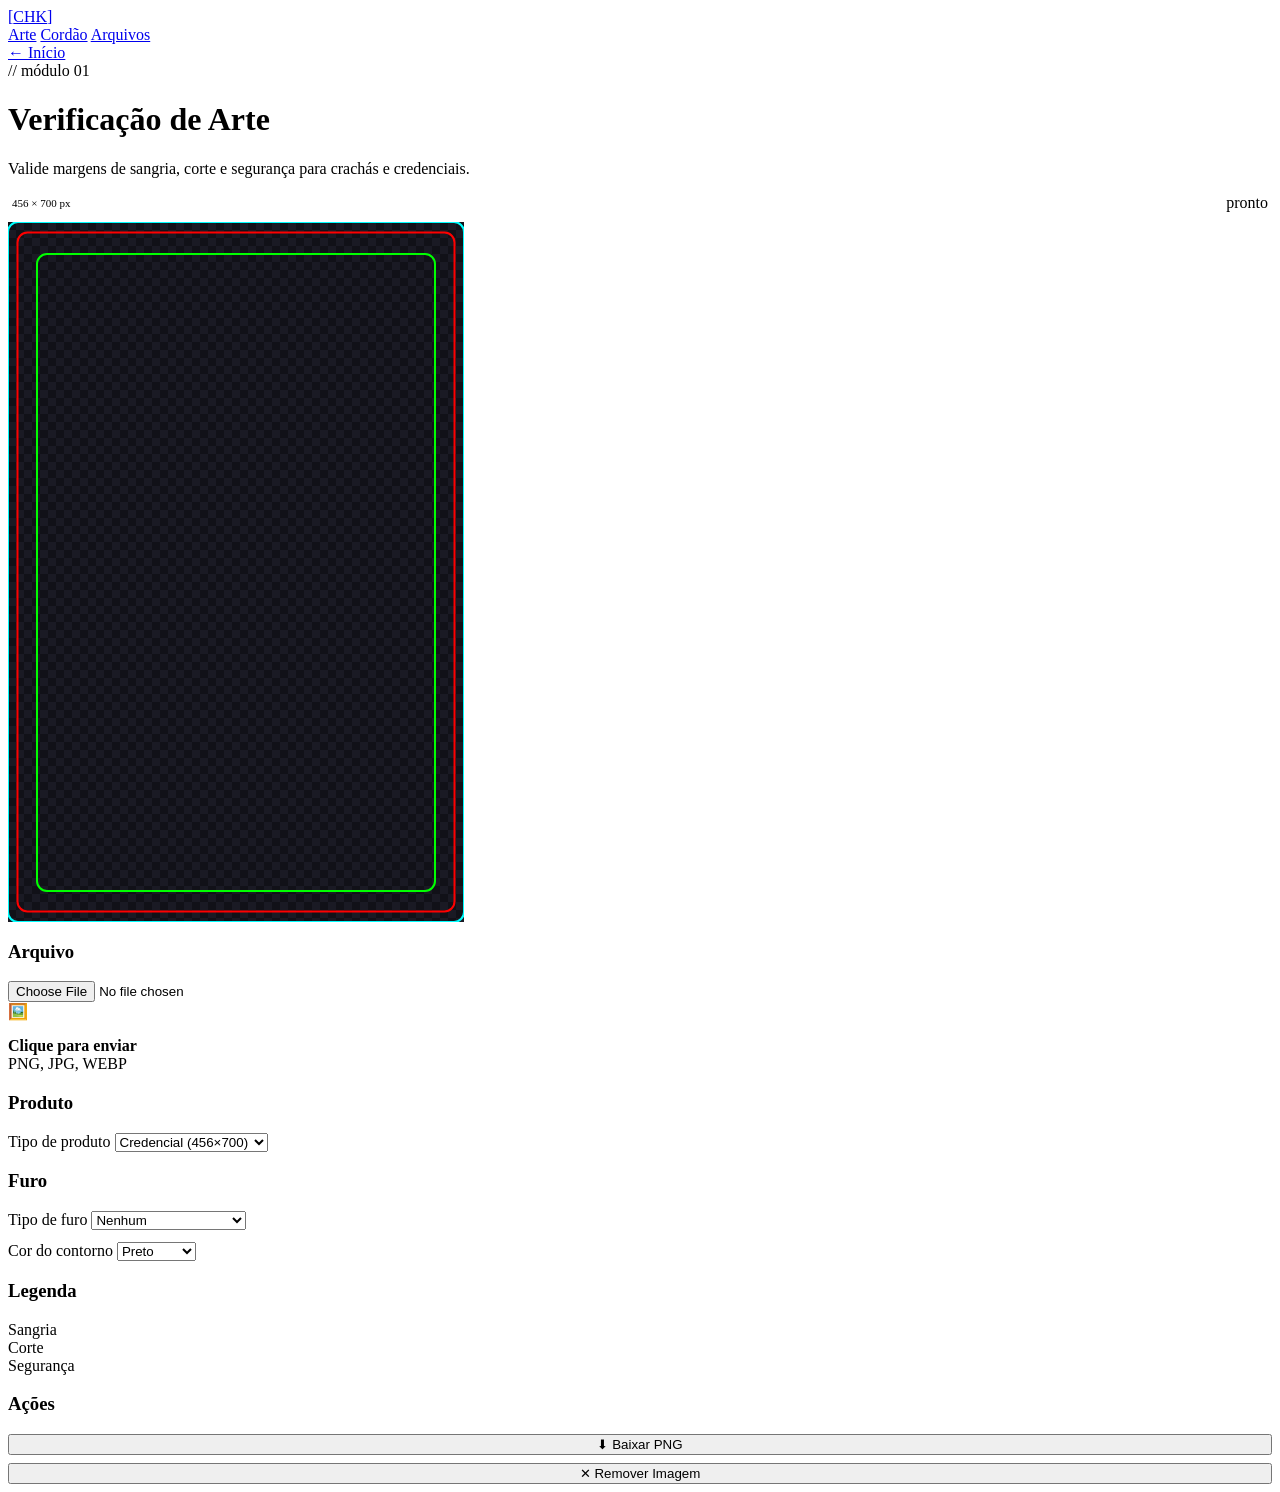
==== Checker_Documents/arte.html @ 25f1e9ad "Add files via upload" ====
<!DOCTYPE html>
<html lang="pt-BR">
<head>
  <meta charset="UTF-8">
  <meta name="viewport" content="width=device-width, initial-scale=1.0">
  <title>Verificação de Arte — Checker</title>
  <link rel="preconnect" href="https://fonts.googleapis.com">
  <link href="https://fonts.googleapis.com/css2?family=DM+Mono:wght@400;500&family=Syne:wght@700;800&family=DM+Sans:ital,wght@0,300;0,400;0,500;1,300&display=swap" rel="stylesheet">
  <link rel="stylesheet" href="shared.css">
  <link rel="stylesheet" href="arte.css">
</head>
<body>
  <div class="bg-grid"></div>

  <header>
    <a href="../index.html" class="logo"><span class="logo-bracket">[</span>CHK<span class="logo-bracket">]</span></a>
    <nav>
      <a href="arte.html" class="active">Arte</a>
      <a href="cordao.html">Cordão</a>
      <a href="arquivo.html">Arquivos</a>
    </nav>
    <a href="../index.html" class="header-back">← Início</a>
  </header>

  <div class="page-wrapper">
    <div class="page-header">
      <div class="page-tag">// módulo 01</div>
      <h1>Verificação de Arte</h1>
      <p>Valide margens de sangria, corte e segurança para crachás e credenciais.</p>
    </div>

    <div class="workspace">
      <!-- Canvas -->
      <div class="canvas-outer">
        <div class="canvas-toolbar">
          <span class="canvas-size mono" id="canvas-size-label">456 × 700 px</span>
          <div class="canvas-toolbar-right">
            <span class="status-badge status-ok" id="status-badge">pronto</span>
          </div>
        </div>
        <div class="canvas-wrap" id="canvas-container">
          <canvas id="canvas" width="456" height="700"></canvas>
        </div>
      </div>

      <!-- Sidebar -->
      <div class="sidebar">

        <!-- Upload -->
        <div class="sidebar-block">
          <h3>Arquivo</h3>
          <div class="upload-zone">
            <input type="file" id="upload" accept="image/*">
            <div class="upload-zone-icon">🖼️</div>
            <p><strong>Clique para enviar</strong><br>PNG, JPG, WEBP</p>
          </div>
        </div>

        <!-- Produto -->
        <div class="sidebar-block">
          <h3>Produto</h3>
          <div class="field">
            <label for="productType">Tipo de produto</label>
            <select id="productType">
              <option value="credencial">Credencial (456×700)</option>
              <option value="cracha">Crachá (456×700)</option>
              <option value="carteirinha">Carteirinha (456×700)</option>
            </select>
          </div>
        </div>

        <!-- Furo -->
        <div class="sidebar-block">
          <h3>Furo</h3>
          <div class="field">
            <label for="holeType">Tipo de furo</label>
            <select id="holeType">
              <option value="none">Nenhum</option>
              <option value="ovalCenter">Ovoide Centralizado</option>
              <option value="ovalDouble">Ovoide Duplo</option>
              <option value="roundCenter">Redondo Centralizado</option>
              <option value="roundDouble">Redondo Duplo</option>
            </select>
          </div>
          <div class="field" style="margin-top:12px">
            <label for="borderColor">Cor do contorno</label>
            <select id="borderColor">
              <option value="black">Preto</option>
              <option value="white">Branco</option>
              <option value="red">Vermelho</option>
            </select>
          </div>
        </div>

        <!-- Legenda -->
        <div class="sidebar-block">
          <h3>Legenda</h3>
          <div class="legend">
            <div class="legend-item">
              <div class="legend-dot" style="background:#00d4ff;color:#00d4ff"></div>
              <span>Sangria</span>
            </div>
            <div class="legend-item">
              <div class="legend-dot" style="background:#ff4466;color:#ff4466"></div>
              <span>Corte</span>
            </div>
            <div class="legend-item">
              <div class="legend-dot" style="background:#00ff88;color:#00ff88"></div>
              <span>Segurança</span>
            </div>
          </div>
        </div>

        <!-- Ações -->
        <div class="sidebar-block">
          <h3>Ações</h3>
          <div style="display:flex;flex-direction:column;gap:8px">
            <button class="btn btn-primary" id="download-canvas">⬇ Baixar PNG</button>
            <button class="btn btn-danger" id="delete-image">✕ Remover Imagem</button>
          </div>
        </div>

      </div>
    </div>
  </div>

  <script src="script.js"></script>
</body>
</html>
---- Checker_Documents/arte.css ----
/* arte.css — estilos específicos da verificação de arte */

.canvas-outer {
  flex: 1;
  min-width: 0;
  display: flex;
  flex-direction: column;
  gap: 10px;
}

.canvas-toolbar {
  display: flex;
  align-items: center;
  justify-content: space-between;
  padding: 0 4px;
}

.canvas-toolbar-right {
  display: flex;
  align-items: center;
  gap: 10px;
}

.canvas-size {
  font-size: 11px;
  color: var(--text-dim);
}

.canvas-wrap {
  width: 456px;
  height: 700px;
  background: repeating-conic-gradient(#1a1a24 0% 25%, #111118 0% 50%) 0 0 / 16px 16px;
}

#canvas {
  display: block;
  width: 456px;
  height: 700px;
}

@media (max-width: 900px) {
  .workspace {
    flex-direction: column;
    align-items: center;
  }
  .sidebar {
    width: 100%;
    max-width: 456px;
    flex: none;
  }
}
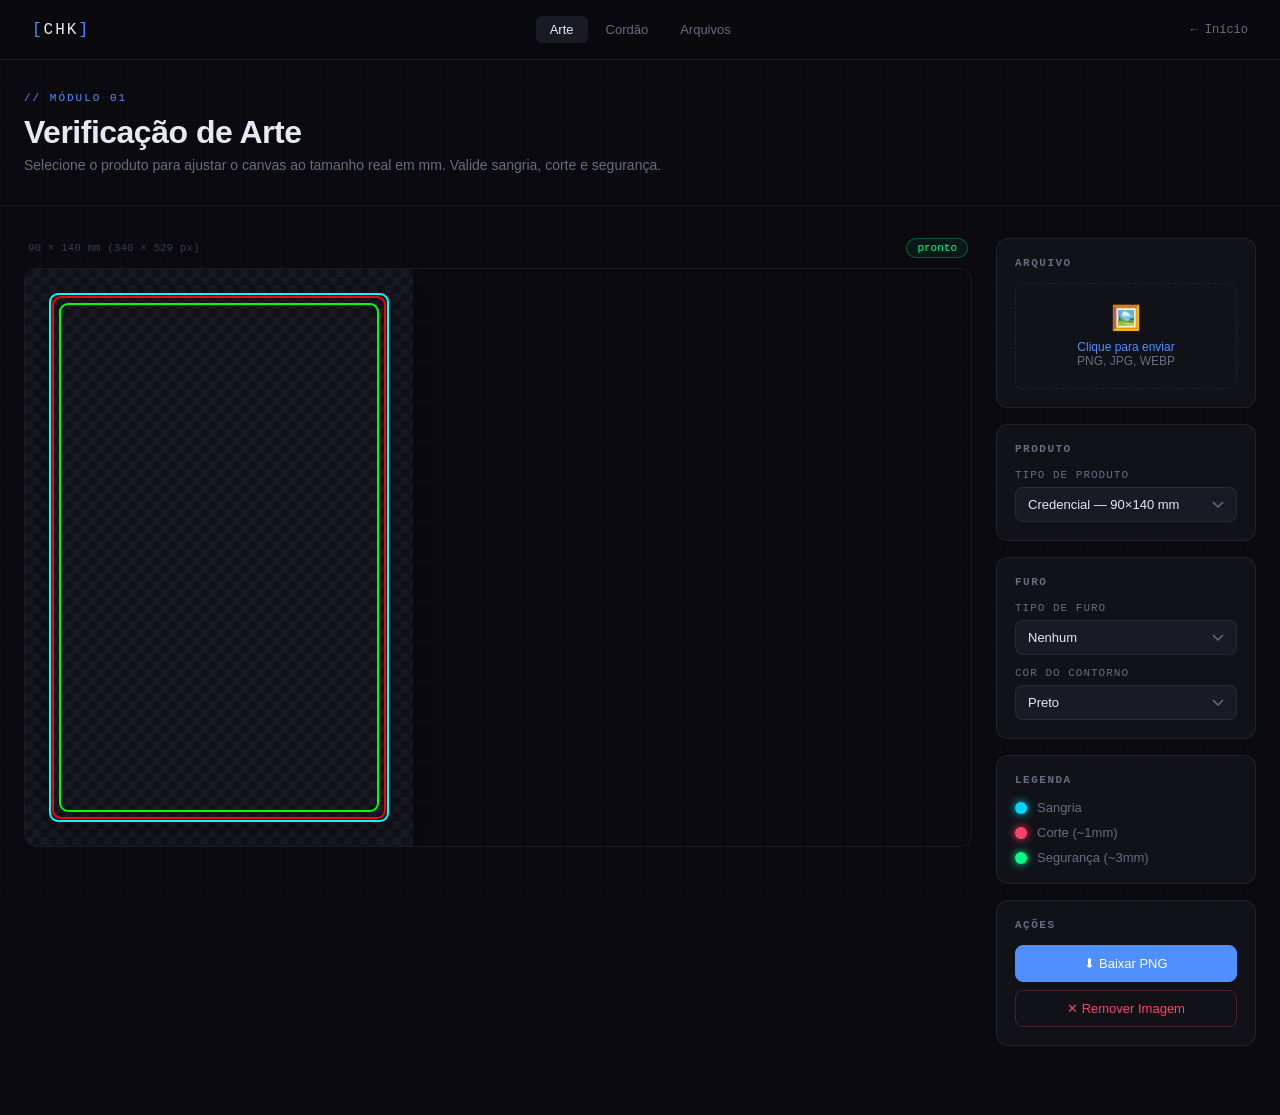
==== commit 3e2f256b: "Add files via upload" ====
--- a/Checker_Documents/arte.html
+++ b/Checker_Documents/arte.html
@@ -11,7 +11,6 @@
 </head>
 <body>
   <div class="bg-grid"></div>
-
   <header>
     <a href="../index.html" class="logo"><span class="logo-bracket">[</span>CHK<span class="logo-bracket">]</span></a>
     <nav>
@@ -26,27 +25,28 @@
     <div class="page-header">
       <div class="page-tag">// módulo 01</div>
       <h1>Verificação de Arte</h1>
-      <p>Valide margens de sangria, corte e segurança para crachás e credenciais.</p>
+      <p>Selecione o produto para ajustar o canvas ao tamanho real em mm. Valide sangria, corte e segurança.</p>
     </div>
 
     <div class="workspace">
       <!-- Canvas -->
       <div class="canvas-outer">
         <div class="canvas-toolbar">
-          <span class="canvas-size mono" id="canvas-size-label">456 × 700 px</span>
+          <span id="canvas-size-label" class="mono canvas-size-label">90 × 140 mm  (340 × 529 px)</span>
           <div class="canvas-toolbar-right">
             <span class="status-badge status-ok" id="status-badge">pronto</span>
           </div>
         </div>
-        <div class="canvas-wrap" id="canvas-container">
-          <canvas id="canvas" width="456" height="700"></canvas>
+        <div class="canvas-scroll-wrap">
+          <div class="canvas-wrap">
+            <canvas id="canvas" width="340" height="529"></canvas>
+          </div>
         </div>
       </div>
 
       <!-- Sidebar -->
       <div class="sidebar">
 
-        <!-- Upload -->
         <div class="sidebar-block">
           <h3>Arquivo</h3>
           <div class="upload-zone">
@@ -56,20 +56,18 @@
           </div>
         </div>
 
-        <!-- Produto -->
         <div class="sidebar-block">
           <h3>Produto</h3>
           <div class="field">
             <label for="productType">Tipo de produto</label>
             <select id="productType">
-              <option value="credencial">Credencial (456×700)</option>
-              <option value="cracha">Crachá (456×700)</option>
-              <option value="carteirinha">Carteirinha (456×700)</option>
+              <option value="credencial">Credencial — 90×140 mm</option>
+              <option value="cracha">Crachá — 52×83 mm</option>
+              <option value="carteirinha">Carteirinha — 83×52 mm</option>
             </select>
           </div>
         </div>
 
-        <!-- Furo -->
         <div class="sidebar-block">
           <h3>Furo</h3>
           <div class="field">
@@ -92,7 +90,6 @@
           </div>
         </div>
 
-        <!-- Legenda -->
         <div class="sidebar-block">
           <h3>Legenda</h3>
           <div class="legend">
@@ -102,16 +99,15 @@
             </div>
             <div class="legend-item">
               <div class="legend-dot" style="background:#ff4466;color:#ff4466"></div>
-              <span>Corte</span>
+              <span>Corte (~1mm)</span>
             </div>
             <div class="legend-item">
               <div class="legend-dot" style="background:#00ff88;color:#00ff88"></div>
-              <span>Segurança</span>
+              <span>Segurança (~3mm)</span>
             </div>
           </div>
         </div>
 
-        <!-- Ações -->
         <div class="sidebar-block">
           <h3>Ações</h3>
           <div style="display:flex;flex-direction:column;gap:8px">
--- a/Checker_Documents/shared.css
+++ b/Checker_Documents/shared.css
@@ -0,0 +1,116 @@
+/* =============================================
+   CHECKER v2.0 — shared.css
+   Tokens e componentes compartilhados
+   ============================================= */
+:root {
+  --bg: #0a0a0f;
+  --surface: #111118;
+  --surface2: #1a1a24;
+  --surface3: #22222e;
+  --border: rgba(255,255,255,0.07);
+  --border-hover: rgba(255,255,255,0.14);
+  --text: #e8e8f0;
+  --text-muted: #6b6b80;
+  --text-dim: #3a3a4a;
+  --accent: #4f8fff;
+  --accent2: #7c5cfc;
+  --cyan: #00d4ff;
+  --green: #00ff88;
+  --red: #ff4466;
+  --font-display: 'Syne', sans-serif;
+  --font-body: 'DM Sans', sans-serif;
+  --font-mono: 'DM Mono', monospace;
+  --radius: 12px;
+  --radius-sm: 8px;
+  --header-h: 60px;
+}
+*,*::before,*::after{box-sizing:border-box;margin:0;padding:0}
+html{scroll-behavior:smooth}
+body{font-family:var(--font-body);background:var(--bg);color:var(--text);min-height:100vh}
+
+/* bg */
+.bg-grid{
+  position:fixed;inset:0;z-index:0;pointer-events:none;
+  background-image:linear-gradient(rgba(79,143,255,0.03) 1px,transparent 1px),linear-gradient(90deg,rgba(79,143,255,0.03) 1px,transparent 1px);
+  background-size:40px 40px;
+}
+
+/* header */
+header{
+  position:fixed;top:0;left:0;right:0;z-index:100;
+  display:flex;align-items:center;justify-content:space-between;
+  padding:0 32px;height:var(--header-h);
+  background:rgba(10,10,15,0.9);backdrop-filter:blur(16px);
+  border-bottom:1px solid var(--border);
+}
+.logo{font-family:var(--font-mono);font-size:16px;font-weight:500;color:var(--text);letter-spacing:2px;text-decoration:none}
+.logo-bracket{color:var(--accent)}
+header nav{display:flex;gap:4px}
+header nav a{font-size:13px;font-weight:500;color:var(--text-muted);text-decoration:none;padding:6px 14px;border-radius:6px;transition:color .2s,background .2s}
+header nav a:hover,header nav a.active{color:var(--text);background:var(--surface2)}
+.header-back{font-family:var(--font-mono);font-size:12px;color:var(--text-muted);text-decoration:none;display:flex;align-items:center;gap:6px;transition:color .2s}
+.header-back:hover{color:var(--text)}
+
+/* layout */
+.page-wrapper{position:relative;z-index:1;padding-top:calc(var(--header-h) + 32px);padding-bottom:60px;min-height:100vh}
+.page-header{max-width:1300px;margin:0 auto;padding:0 24px 32px;border-bottom:1px solid var(--border);margin-bottom:32px}
+.page-header .page-tag{font-family:var(--font-mono);font-size:11px;color:var(--accent);text-transform:uppercase;letter-spacing:2px;margin-bottom:10px}
+.page-header h1{font-family:var(--font-display);font-size:32px;font-weight:800;letter-spacing:-.5px}
+.page-header p{font-size:14px;color:var(--text-muted);margin-top:6px;font-weight:300}
+
+/* workspace */
+.workspace{max-width:1300px;margin:0 auto;padding:0 24px;display:flex;gap:24px;align-items:flex-start}
+
+/* sidebar */
+.sidebar{flex:0 0 260px;display:flex;flex-direction:column;gap:16px}
+.sidebar-block{background:var(--surface);border:1px solid var(--border);border-radius:var(--radius);padding:18px}
+.sidebar-block h3{font-family:var(--font-mono);font-size:11px;color:var(--text-muted);text-transform:uppercase;letter-spacing:1.5px;margin-bottom:14px}
+
+/* legend */
+.legend{display:flex;flex-direction:column;gap:10px}
+.legend-item{display:flex;align-items:center;gap:10px}
+.legend-dot{width:12px;height:12px;border-radius:50%;flex-shrink:0;box-shadow:0 0 8px currentColor}
+.legend-item span{font-size:13px;color:var(--text-muted)}
+
+/* form */
+.field{display:flex;flex-direction:column;gap:6px}
+.field label{font-family:var(--font-mono);font-size:11px;color:var(--text-muted);text-transform:uppercase;letter-spacing:1px}
+select{
+  width:100%;background:var(--surface2);border:1px solid var(--border);border-radius:var(--radius-sm);
+  color:var(--text);font-family:var(--font-body);font-size:13px;padding:9px 32px 9px 12px;
+  cursor:pointer;outline:none;transition:border-color .2s;appearance:none;-webkit-appearance:none;
+  background-image:url("data:image/svg+xml,%3Csvg xmlns='http://www.w3.org/2000/svg' width='12' height='8' viewBox='0 0 12 8'%3E%3Cpath d='M1 1l5 5 5-5' stroke='%236b6b80' stroke-width='1.5' fill='none'/%3E%3C/svg%3E");
+  background-repeat:no-repeat;background-position:right 12px center;
+}
+select:focus{border-color:var(--accent)}
+select option{background:var(--surface2)}
+
+/* buttons */
+.btn{display:flex;align-items:center;justify-content:center;gap:8px;width:100%;padding:10px 16px;font-family:var(--font-body);font-size:13px;font-weight:500;border:1px solid var(--border);border-radius:var(--radius-sm);cursor:pointer;transition:background .2s,border-color .2s,color .2s;text-decoration:none}
+.btn-primary{background:var(--accent);border-color:var(--accent);color:#fff}
+.btn-primary:hover{background:#3a78ff;border-color:#3a78ff}
+.btn-ghost{background:transparent;color:var(--text-muted)}
+.btn-ghost:hover{background:var(--surface2);border-color:var(--border-hover);color:var(--text)}
+.btn-danger{background:transparent;color:var(--red);border-color:rgba(255,68,102,0.25)}
+.btn-danger:hover{background:rgba(255,68,102,0.1);border-color:var(--red)}
+
+/* upload zone */
+.upload-zone{border:1px dashed var(--border);border-radius:var(--radius-sm);padding:20px;text-align:center;cursor:pointer;transition:border-color .2s,background .2s;position:relative}
+.upload-zone:hover{border-color:var(--accent);background:rgba(79,143,255,0.04)}
+.upload-zone input[type="file"]{position:absolute;inset:0;opacity:0;cursor:pointer;width:100%;height:100%}
+.upload-zone-icon{font-size:24px;margin-bottom:8px}
+.upload-zone p{font-size:12px;color:var(--text-muted)}
+.upload-zone strong{color:var(--accent);font-weight:500}
+
+/* status badge */
+.status-badge{font-family:var(--font-mono);font-size:11px;padding:3px 10px;border-radius:20px;border:1px solid}
+.status-ok{color:var(--green);border-color:rgba(0,255,136,0.3);background:rgba(0,255,136,0.06)}
+.status-warn{color:#ffb800;border-color:rgba(255,184,0,0.3);background:rgba(255,184,0,0.06)}
+
+/* mono util */
+.mono{font-family:var(--font-mono)}
+
+/* animations */
+@keyframes fadeUp{from{opacity:0;transform:translateY(16px)}to{opacity:1;transform:translateY(0)}}
+.page-header{animation:fadeUp .5s both}
+.workspace{animation:fadeUp .5s .1s both}
--- a/Checker_Documents/arte.css
+++ b/Checker_Documents/arte.css
@@ -1,51 +1,32 @@
-/* arte.css — estilos específicos da verificação de arte */
+/* arte.css — verificação de arte */
 
-.canvas-outer {
-  flex: 1;
-  min-width: 0;
-  display: flex;
-  flex-direction: column;
-  gap: 10px;
+.canvas-outer{flex:1;min-width:0;display:flex;flex-direction:column;gap:10px}
+.canvas-toolbar{display:flex;align-items:center;justify-content:space-between;padding:0 4px}
+.canvas-toolbar-right{display:flex;align-items:center;gap:10px}
+.canvas-size-label{font-family:var(--font-mono);font-size:11px;color:var(--text-dim)}
+
+/* Área do canvas com xadrez cinza para indicar transparência */
+.canvas-scroll-wrap{
+  overflow:auto;border-radius:var(--radius);
+  border:1px solid var(--border);
+  scrollbar-width:thin;scrollbar-color:var(--surface3) transparent;
+}
+.canvas-scroll-wrap::-webkit-scrollbar{width:6px;height:6px}
+.canvas-scroll-wrap::-webkit-scrollbar-thumb{background:var(--surface3);border-radius:4px}
+
+.canvas-wrap{
+  background:repeating-conic-gradient(#1a1a24 0% 25%,#111118 0% 50%) 0 0/16px 16px;
+  display:inline-flex;align-items:center;justify-content:center;
+  padding:24px;
 }
 
-.canvas-toolbar {
-  display: flex;
-  align-items: center;
-  justify-content: space-between;
-  padding: 0 4px;
+#canvas{display:block;box-shadow:0 4px 32px rgba(0,0,0,.5)}
+
+/* dimensões mínimas da área */
+.canvas-scroll-wrap{min-height:200px;max-height:70vh}
+
+@media(max-width:900px){
+  .workspace{flex-direction:column;align-items:center}
+  .canvas-outer{width:100%}
+  .sidebar{width:100%;max-width:100%;flex:none}
 }
-
-.canvas-toolbar-right {
-  display: flex;
-  align-items: center;
-  gap: 10px;
-}
-
-.canvas-size {
-  font-size: 11px;
-  color: var(--text-dim);
-}
-
-.canvas-wrap {
-  width: 456px;
-  height: 700px;
-  background: repeating-conic-gradient(#1a1a24 0% 25%, #111118 0% 50%) 0 0 / 16px 16px;
-}
-
-#canvas {
-  display: block;
-  width: 456px;
-  height: 700px;
-}
-
-@media (max-width: 900px) {
-  .workspace {
-    flex-direction: column;
-    align-items: center;
-  }
-  .sidebar {
-    width: 100%;
-    max-width: 456px;
-    flex: none;
-  }
-}
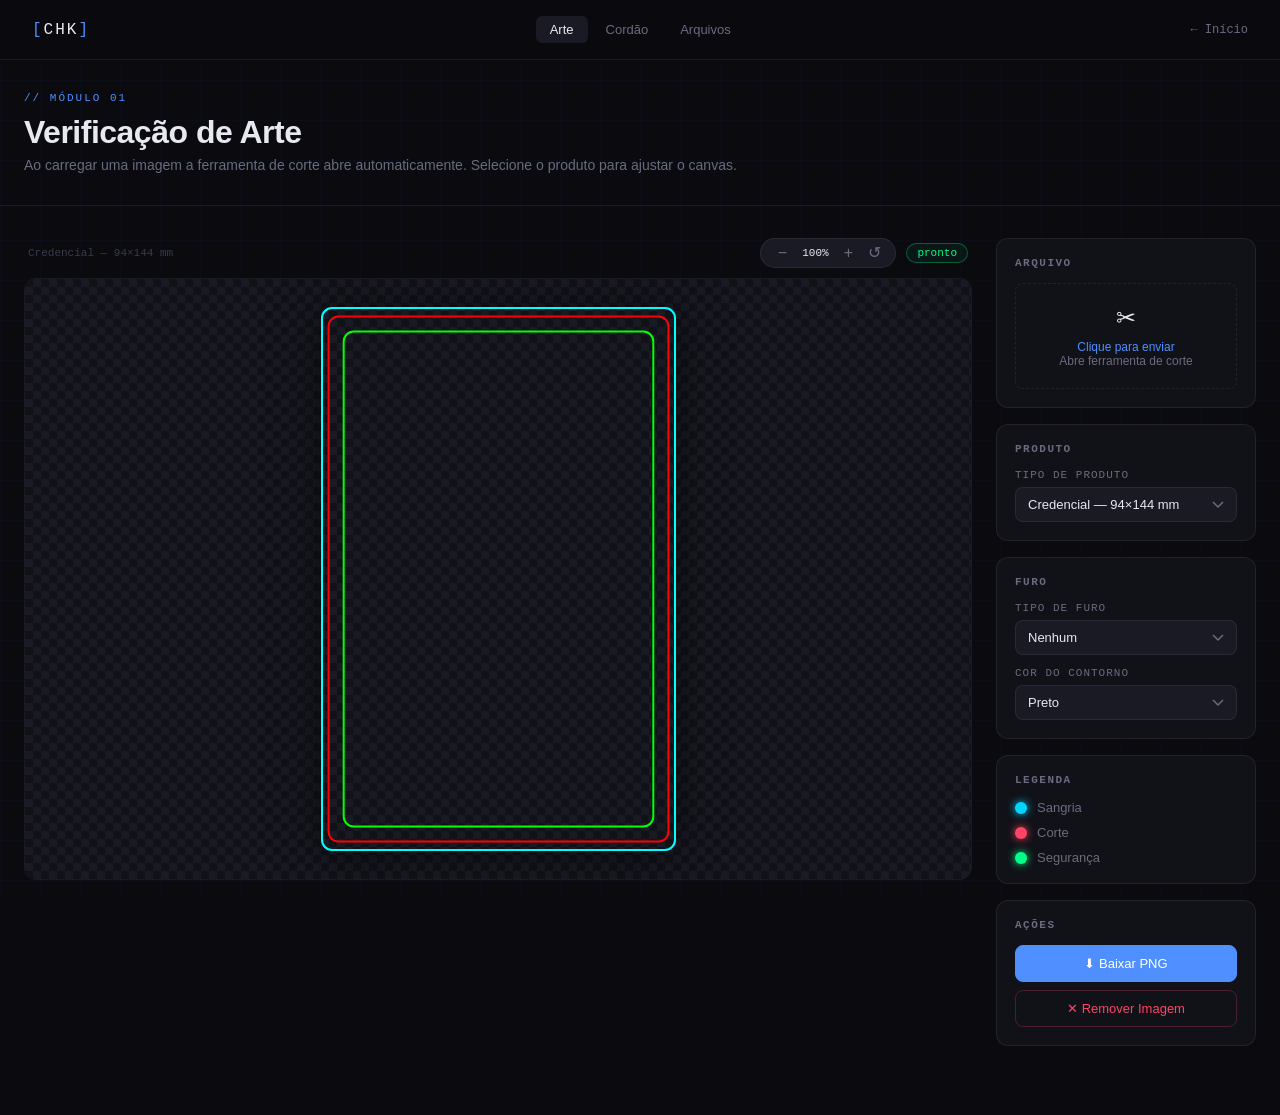
==== commit c80439cd: "Add files via upload" ====
--- a/Checker_Documents/arte.html
+++ b/Checker_Documents/arte.html
@@ -10,116 +10,144 @@
   <link rel="stylesheet" href="arte.css">
 </head>
 <body>
-  <div class="bg-grid"></div>
-  <header>
-    <a href="../index.html" class="logo"><span class="logo-bracket">[</span>CHK<span class="logo-bracket">]</span></a>
-    <nav>
-      <a href="arte.html" class="active">Arte</a>
-      <a href="cordao.html">Cordão</a>
-      <a href="arquivo.html">Arquivos</a>
-    </nav>
-    <a href="../index.html" class="header-back">← Início</a>
-  </header>
+<div class="bg-grid"></div>
 
-  <div class="page-wrapper">
-    <div class="page-header">
-      <div class="page-tag">// módulo 01</div>
-      <h1>Verificação de Arte</h1>
-      <p>Selecione o produto para ajustar o canvas ao tamanho real em mm. Valide sangria, corte e segurança.</p>
+<!-- ═══════════ CROP MODAL ═══════════ -->
+<div id="crop-modal" class="crop-overlay">
+  <div class="crop-box">
+    <div class="crop-header">
+      <div>
+        <span class="crop-title">✂ Ferramenta de Corte</span>
+        <p class="crop-hint">Arraste para selecionar a área da arte. Use o seletor para ajustar ao produto.</p>
+      </div>
+      <button id="crop-modal-close" class="crop-x">✕</button>
+    </div>
+    <div class="crop-prod-row">
+      <label class="crop-prod-lbl">Ajustar ao produto:</label>
+      <select id="crop-prod-sel">
+        <option value="credencial">Credencial — 94×144 mm</option>
+        <option value="cracha">Crachá — 57×88 mm</option>
+        <option value="carteirinha">Carteirinha — 88×57 mm</option>
+      </select>
+    </div>
+    <div class="crop-canvas-wrap">
+      <canvas id="crop-canvas"></canvas>
+    </div>
+    <div class="crop-actions">
+      <button id="crop-cancel"  class="btn btn-ghost">Cancelar</button>
+      <button id="crop-confirm" class="btn btn-primary">✂ Aplicar Corte</button>
+    </div>
+  </div>
+</div>
+<!-- ══════════════════════════════════ -->
+
+<header>
+  <a href="../index.html" class="logo"><span class="logo-bracket">[</span>CHK<span class="logo-bracket">]</span></a>
+  <nav>
+    <a href="arte.html" class="active">Arte</a>
+    <a href="cordao.html">Cordão</a>
+    <a href="arquivo.html">Arquivos</a>
+  </nav>
+  <a href="../index.html" class="header-back">← Início</a>
+</header>
+
+<div class="page-wrapper">
+  <div class="page-header">
+    <div class="page-tag">// módulo 01</div>
+    <h1>Verificação de Arte</h1>
+    <p>Ao carregar uma imagem a ferramenta de corte abre automaticamente. Selecione o produto para ajustar o canvas.</p>
+  </div>
+
+  <div class="workspace">
+
+    <!-- Canvas -->
+    <div class="canvas-outer">
+      <div class="canvas-toolbar">
+        <span id="canvas-size-label" class="mono" style="font-size:11px;color:var(--text-dim)">Credencial — 94×144 mm</span>
+        <div class="canvas-toolbar-right">
+          <div class="zoom-bar">
+            <button class="zoom-btn" id="zoom-out" title="Zoom −">−</button>
+            <span id="zoom-label" class="mono zoom-num">100%</span>
+            <button class="zoom-btn" id="zoom-in"  title="Zoom +">+</button>
+            <button class="zoom-btn" id="zoom-reset" title="Reset zoom">↺</button>
+          </div>
+          <span class="status-badge status-ok" id="status-badge">pronto</span>
+        </div>
+      </div>
+      <div class="canvas-scroll">
+        <div class="canvas-pad">
+          <canvas id="canvas"></canvas>
+        </div>
+      </div>
     </div>
 
-    <div class="workspace">
-      <!-- Canvas -->
-      <div class="canvas-outer">
-        <div class="canvas-toolbar">
-          <span id="canvas-size-label" class="mono canvas-size-label">90 × 140 mm  (340 × 529 px)</span>
-          <div class="canvas-toolbar-right">
-            <span class="status-badge status-ok" id="status-badge">pronto</span>
-          </div>
-        </div>
-        <div class="canvas-scroll-wrap">
-          <div class="canvas-wrap">
-            <canvas id="canvas" width="340" height="529"></canvas>
-          </div>
+    <!-- Sidebar -->
+    <div class="sidebar">
+
+      <div class="sidebar-block">
+        <h3>Arquivo</h3>
+        <div class="upload-zone">
+          <input type="file" id="upload" accept="image/*">
+          <div class="upload-zone-icon">✂</div>
+          <p><strong>Clique para enviar</strong><br>Abre ferramenta de corte</p>
         </div>
       </div>
 
-      <!-- Sidebar -->
-      <div class="sidebar">
+      <div class="sidebar-block">
+        <h3>Produto</h3>
+        <div class="field">
+          <label for="productType">Tipo de produto</label>
+          <select id="productType">
+            <option value="credencial">Credencial — 94×144 mm</option>
+            <option value="cracha">Crachá — 57×88 mm</option>
+            <option value="carteirinha">Carteirinha — 88×57 mm</option>
+          </select>
+        </div>
+      </div>
 
-        <div class="sidebar-block">
-          <h3>Arquivo</h3>
-          <div class="upload-zone">
-            <input type="file" id="upload" accept="image/*">
-            <div class="upload-zone-icon">🖼️</div>
-            <p><strong>Clique para enviar</strong><br>PNG, JPG, WEBP</p>
-          </div>
+      <div class="sidebar-block">
+        <h3>Furo</h3>
+        <div class="field">
+          <label for="holeType">Tipo de furo</label>
+          <select id="holeType">
+            <option value="none">Nenhum</option>
+            <option value="ovalCenter">Ovoide Centralizado</option>
+            <option value="ovalDouble">Ovoide Duplo</option>
+            <option value="roundCenter">Redondo Centralizado</option>
+            <option value="roundDouble">Redondo Duplo</option>
+          </select>
         </div>
+        <div class="field" style="margin-top:12px">
+          <label for="borderColor">Cor do contorno</label>
+          <select id="borderColor">
+            <option value="black">Preto</option>
+            <option value="white">Branco</option>
+            <option value="red">Vermelho</option>
+          </select>
+        </div>
+      </div>
 
-        <div class="sidebar-block">
-          <h3>Produto</h3>
-          <div class="field">
-            <label for="productType">Tipo de produto</label>
-            <select id="productType">
-              <option value="credencial">Credencial — 90×140 mm</option>
-              <option value="cracha">Crachá — 52×83 mm</option>
-              <option value="carteirinha">Carteirinha — 83×52 mm</option>
-            </select>
-          </div>
+      <div class="sidebar-block">
+        <h3>Legenda</h3>
+        <div class="legend">
+          <div class="legend-item"><div class="legend-dot" style="background:#00d4ff;color:#00d4ff"></div><span>Sangria</span></div>
+          <div class="legend-item"><div class="legend-dot" style="background:#ff4466;color:#ff4466"></div><span>Corte</span></div>
+          <div class="legend-item"><div class="legend-dot" style="background:#00ff88;color:#00ff88"></div><span>Segurança</span></div>
         </div>
+      </div>
 
-        <div class="sidebar-block">
-          <h3>Furo</h3>
-          <div class="field">
-            <label for="holeType">Tipo de furo</label>
-            <select id="holeType">
-              <option value="none">Nenhum</option>
-              <option value="ovalCenter">Ovoide Centralizado</option>
-              <option value="ovalDouble">Ovoide Duplo</option>
-              <option value="roundCenter">Redondo Centralizado</option>
-              <option value="roundDouble">Redondo Duplo</option>
-            </select>
-          </div>
-          <div class="field" style="margin-top:12px">
-            <label for="borderColor">Cor do contorno</label>
-            <select id="borderColor">
-              <option value="black">Preto</option>
-              <option value="white">Branco</option>
-              <option value="red">Vermelho</option>
-            </select>
-          </div>
+      <div class="sidebar-block">
+        <h3>Ações</h3>
+        <div style="display:flex;flex-direction:column;gap:8px">
+          <button class="btn btn-primary" id="download-canvas">⬇ Baixar PNG</button>
+          <button class="btn btn-danger"  id="delete-image">✕ Remover Imagem</button>
         </div>
+      </div>
 
-        <div class="sidebar-block">
-          <h3>Legenda</h3>
-          <div class="legend">
-            <div class="legend-item">
-              <div class="legend-dot" style="background:#00d4ff;color:#00d4ff"></div>
-              <span>Sangria</span>
-            </div>
-            <div class="legend-item">
-              <div class="legend-dot" style="background:#ff4466;color:#ff4466"></div>
-              <span>Corte (~1mm)</span>
-            </div>
-            <div class="legend-item">
-              <div class="legend-dot" style="background:#00ff88;color:#00ff88"></div>
-              <span>Segurança (~3mm)</span>
-            </div>
-          </div>
-        </div>
+    </div><!-- /sidebar -->
+  </div><!-- /workspace -->
+</div>
 
-        <div class="sidebar-block">
-          <h3>Ações</h3>
-          <div style="display:flex;flex-direction:column;gap:8px">
-            <button class="btn btn-primary" id="download-canvas">⬇ Baixar PNG</button>
-            <button class="btn btn-danger" id="delete-image">✕ Remover Imagem</button>
-          </div>
-        </div>
-
-      </div>
-    </div>
-  </div>
-
-  <script src="script.js"></script>
+<script src="script.js"></script>
 </body>
 </html>
--- a/Checker_Documents/arte.css
+++ b/Checker_Documents/arte.css
@@ -1,32 +1,97 @@
-/* arte.css — verificação de arte */
+/* arte.css v2.2 */
 
-.canvas-outer{flex:1;min-width:0;display:flex;flex-direction:column;gap:10px}
-.canvas-toolbar{display:flex;align-items:center;justify-content:space-between;padding:0 4px}
-.canvas-toolbar-right{display:flex;align-items:center;gap:10px}
-.canvas-size-label{font-family:var(--font-mono);font-size:11px;color:var(--text-dim)}
+/* ── canvas area ── */
+.canvas-outer { flex:1; min-width:0; display:flex; flex-direction:column; gap:10px; }
+.canvas-toolbar { display:flex; align-items:center; justify-content:space-between; padding:0 4px; }
+.canvas-toolbar-right { display:flex; align-items:center; gap:10px; flex-wrap:wrap; }
 
-/* Área do canvas com xadrez cinza para indicar transparência */
-.canvas-scroll-wrap{
-  overflow:auto;border-radius:var(--radius);
-  border:1px solid var(--border);
-  scrollbar-width:thin;scrollbar-color:var(--surface3) transparent;
+/* ── zoom bar ── */
+.zoom-bar {
+  display:flex; align-items:center; gap:4px;
+  background:var(--surface2); border:1px solid var(--border);
+  border-radius:20px; padding:3px 10px;
 }
-.canvas-scroll-wrap::-webkit-scrollbar{width:6px;height:6px}
-.canvas-scroll-wrap::-webkit-scrollbar-thumb{background:var(--surface3);border-radius:4px}
+.zoom-btn {
+  background:none; border:none; cursor:pointer; color:var(--text-muted);
+  font-size:16px; line-height:1; width:22px; height:22px;
+  display:flex; align-items:center; justify-content:center;
+  border-radius:50%; transition:background .15s,color .15s;
+}
+.zoom-btn:hover { background:var(--surface3); color:var(--text); }
+.zoom-num { font-size:11px; color:var(--text); min-width:36px; text-align:center; }
 
-.canvas-wrap{
+/* ── canvas scroll container ── */
+.canvas-scroll {
+  overflow:auto; border-radius:var(--radius); border:1px solid var(--border);
+  max-height:72vh;
+  scrollbar-width:thin; scrollbar-color:var(--surface3) transparent;
+}
+.canvas-scroll::-webkit-scrollbar { width:6px; height:6px; }
+.canvas-scroll::-webkit-scrollbar-thumb { background:var(--surface3); border-radius:4px; }
+
+.canvas-pad {
+  display:inline-flex; align-items:center; justify-content:center;
+  padding:28px; min-width:100%; min-height:200px;
   background:repeating-conic-gradient(#1a1a24 0% 25%,#111118 0% 50%) 0 0/16px 16px;
-  display:inline-flex;align-items:center;justify-content:center;
-  padding:24px;
+}
+#canvas {
+  display:block;
+  box-shadow:0 4px 40px rgba(0,0,0,.6);
+  /* width/height set by JS zoom */
 }
 
-#canvas{display:block;box-shadow:0 4px 32px rgba(0,0,0,.5)}
+/* ═══════════════════════════════
+   CROP MODAL
+   ═══════════════════════════════ */
+.crop-overlay {
+  position:fixed; inset:0; z-index:9999;
+  background:rgba(0,0,0,.78);
+  backdrop-filter:blur(8px);
+  display:none; align-items:center; justify-content:center;
+}
+.crop-overlay.open { display:flex; }
 
-/* dimensões mínimas da área */
-.canvas-scroll-wrap{min-height:200px;max-height:70vh}
+.crop-box {
+  background:var(--surface);
+  border:1px solid var(--border-hover);
+  border-radius:16px;
+  padding:24px;
+  max-width:min(96vw, 1020px);
+  max-height:92vh;
+  overflow-y:auto;
+  display:flex; flex-direction:column; gap:16px;
+  box-shadow:0 32px 100px rgba(0,0,0,.7);
+  animation:cropIn .2s both;
+}
+@keyframes cropIn { from{opacity:0;transform:scale(.96)} to{opacity:1;transform:scale(1)} }
 
+.crop-header { display:flex; align-items:flex-start; justify-content:space-between; gap:16px; }
+.crop-title { font-family:var(--font-display); font-size:20px; font-weight:800; color:var(--text); }
+.crop-hint { font-size:13px; color:var(--text-muted); margin-top:4px; line-height:1.5; }
+.crop-x {
+  background:none; border:none; cursor:pointer; color:var(--text-muted);
+  font-size:18px; width:30px; height:30px; border-radius:50%; flex-shrink:0;
+  display:flex; align-items:center; justify-content:center;
+  transition:background .15s,color .15s;
+}
+.crop-x:hover { background:var(--surface3); color:var(--text); }
+
+.crop-prod-row { display:flex; align-items:center; gap:12px; }
+.crop-prod-lbl { font-family:var(--font-mono); font-size:11px; color:var(--text-muted); white-space:nowrap; text-transform:uppercase; letter-spacing:1px; }
+.crop-prod-row select { flex:1; max-width:260px; }
+
+.crop-canvas-wrap {
+  border-radius:var(--radius-sm); border:1px solid var(--border);
+  background:#000; overflow:auto; cursor:crosshair;
+  max-height:54vh;
+}
+#crop-canvas { display:block; cursor:crosshair; max-width:100%; }
+
+.crop-actions { display:flex; gap:10px; justify-content:flex-end; }
+.crop-actions .btn { width:auto; min-width:130px; }
+
+/* ── responsive ── */
 @media(max-width:900px){
-  .workspace{flex-direction:column;align-items:center}
-  .canvas-outer{width:100%}
-  .sidebar{width:100%;max-width:100%;flex:none}
+  .workspace { flex-direction:column; align-items:stretch; }
+  .sidebar { width:100%; flex:none; }
 }
